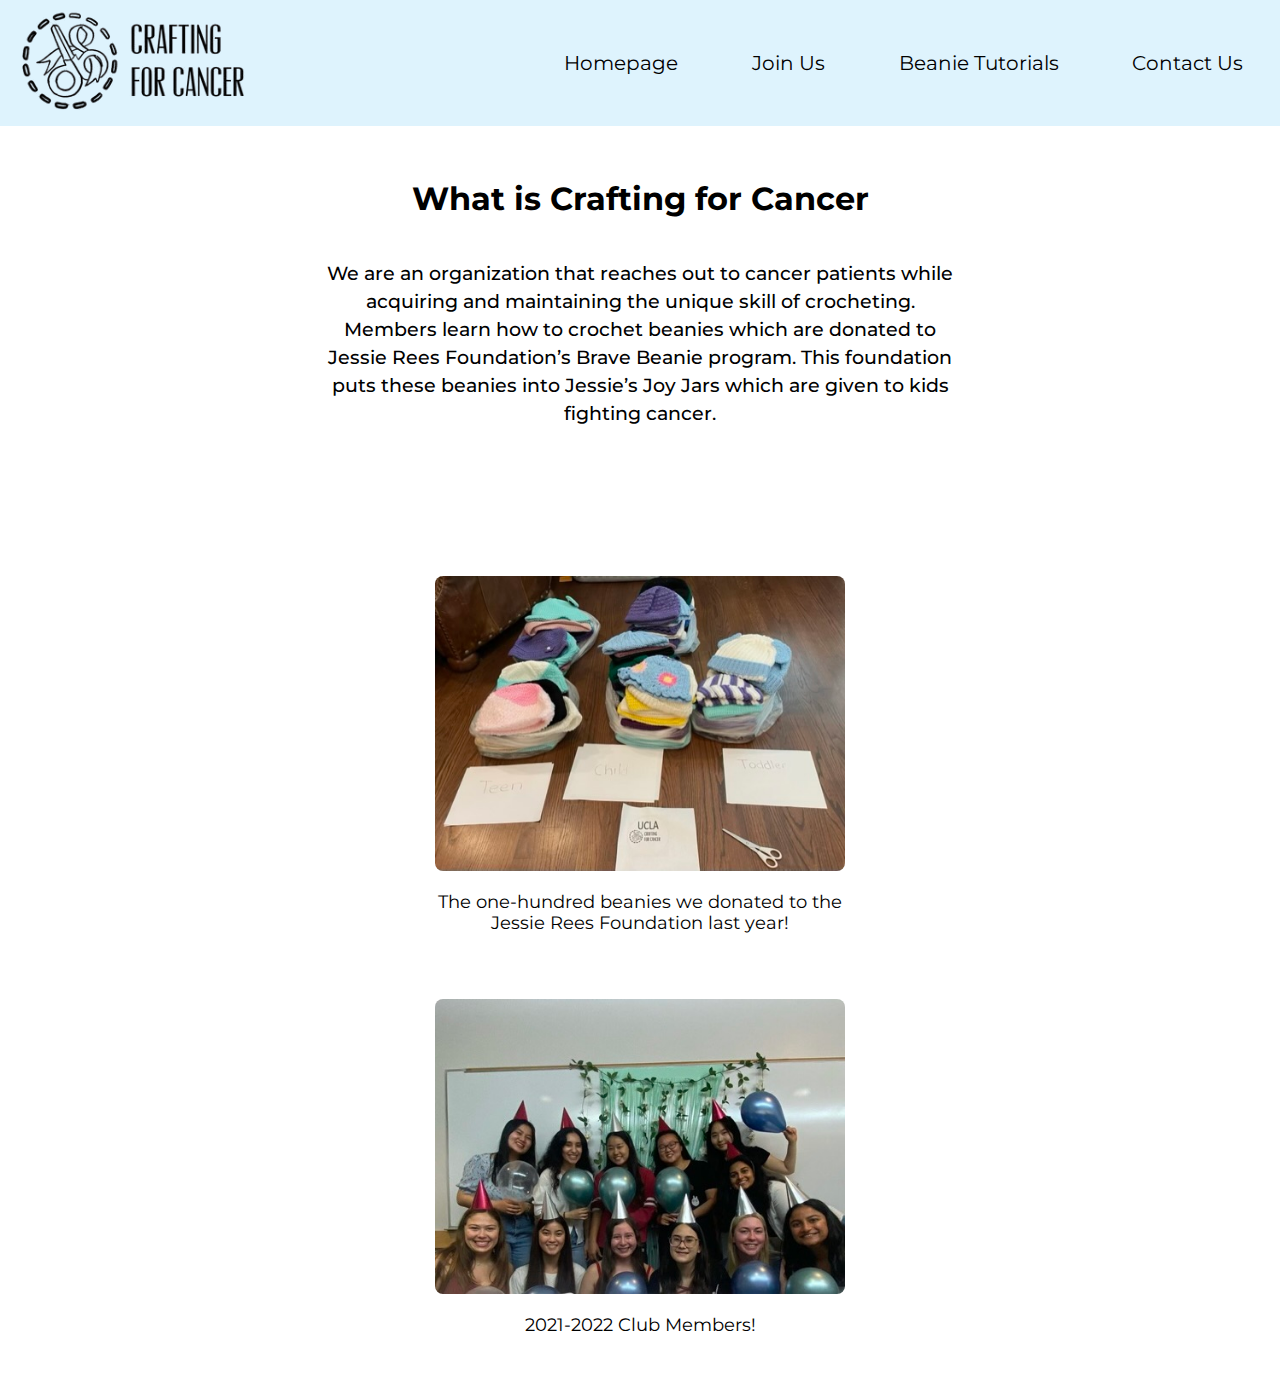
==== index.html @ 7fbb7203 "hamburger menu" ====
<!DOCTYPE html>
<html lang="en">
  <head>
    <meta charset="UTF-8" />
    <meta http-equiv="X-UA-Compatible" content="IE=edge" />
    <meta name="viewport" content="width=device-width, initial-scale=1.0" />
    <link rel="stylesheet" href="homepage-styles.css" />
    <title>Crafting for Cancer</title>
    <link rel="apple-touch-icon" sizes="180x180" href="imgs/apple-touch-icon.png">
    <link rel="icon" type="image/png" sizes="32x32" href="imgs/favicon-32x32.png">
    <link rel="icon" type="image/png" sizes="16x16" href="imgs/favicon-16x16.png">
    <link rel="manifest" href="/site.webmanifest">
    <script type="text/javascript" src="script.js" defer></script>
  </head>
  <body>
    <nav>
      <a href="index.html "><img id="logo" src="./imgs/logo-removebg-preview.png" alt="logo" /></a>
      <ul class="nav-holder">
        <li><a href="index.html">Homepage</a></li>
        <li><a href="joinus.html">Join Us</a></li>
        <li><a href="beanietutorial.html">Beanie Tutorials</a></li>
        <li><a href="contactus.html">Contact Us</a></li>
      </ul>
      <button class="hamburger">
        <span class="bar"></span>
        <span class="bar"></span>
        <span class="bar"></span>
      </button>
    </nav>
    <div class="body-container">
      <section id="about">
        <div id="about-block"><h1>What is Crafting for Cancer</h1></div>
        <div id="about-paragraph">
          <p>
            We are an organization that reaches out to cancer patients while
            acquiring and maintaining the unique skill of crocheting. Members
            learn how to crochet beanies which are donated to Jessie Rees
            Foundation’s Brave Beanie program. This foundation puts these beanies into Jessie’s Joy Jars which are given to kids
            fighting cancer.
          </p>
        </div>
      </section>
      <section id="photos">
        <div class="beanie-container">
          <img id="beanie-pic" src="./imgs/newbeanie.jpeg" alt="beanies made" />
          <p id="beanie-caption">
            The one-hundred beanies we donated to the Jessie Rees Foundation
            last year!
          </p>
        </div>
        <div class="board-container">
          <img id="board-pic" src="./imgs/newboard.jpeg" alt="board members" />
          <p id="board-caption">2021-2022 Club Members!</p>
        </div>
      </section>
    </div>
  </div>
  </body>
</html>
---- homepage-styles.css ----
@import url("https://fonts.googleapis.com/css2?family=Montserrat:wght@200;400;500;700&family=Raleway:wght@400;500&display=swap");
html {
  height: 100vh;
  width: 100vw;
  box-sizing: border-box;
}

body {
  margin: 0;
  padding: 0;
  font-family: "Montserrat", sans-serif;
  min-height: 100%;
  display: flex;
  flex-direction: column;
}
nav {
  display: flex;
  justify-content: space-between;
  align-items: center;
  /* background-color: #b9d9eb; */
  background-color: #def3fd;
}
/* navbar links */
.nav-holder > li > a {
  color: black;
  text-decoration: none;
  padding: 1rem;
  margin: 0.3rem;
  display: inline-block;
  font-size: 20px;
  position: relative;
  font-weight: 400;
}

.nav-holder > li > a::after {
  content: "";
  position: absolute;
  transform: scaleX(0);
  left: 0;
  bottom: 0;
  width: 100%;
  height: 2px;
  background-color: red;
  transform-origin: bottom right;
  transition: transform 0.25s ease-out;
}

.nav-holder > li > a:hover::after {
  transform: scaleX(1);
  transform-origin: bottom left;
}

#logo {
  margin: 0 0.5rem 0.6rem 0.5rem;
}

/* 4 element ul */
.nav-holder {
  list-style: none;
  margin: 0;
  padding: 0;
  display: flex;
  gap: 2rem;
  margin-right: 1rem;
}

@media (max-width: 1000px) {
  /* nav {
    flex-direction: column;
    align-items: flex-start;
  }

  .nav-holder {
    flex-direction: column;
    padding-block: 0rem;
    gap: 0.2rem;
  }

  .nav-holder > li > a {
    width: 100%;
  } */

  .nav-holder {
    position: fixed;
    /* left: -100%; */
    top: -100%;
    flex-direction: column;
    background-color: #fff;
    width: 100%;
    border-radius: 10px;
    text-align: center;
    transition: 0.3s;
    box-shadow: 0 10px 27px rgba(0, 0, 0, 0.05);
  }

  .nav-holder.active {
    top: 10%;
  }

  ul > li {
    margin: 2.5rem 0;
  }

  .hamburger {
    display: block !important;
    cursor: pointer;
  }

  .hamburger.active .bar:nth-child(2) {
    opacity: 0;
  }

  .hamburger.active .bar:nth-child(1) {
    transform: translateY(8px) rotate(45deg);
  }

  .hamburger.active .bar:nth-child(3) {
    transform: translateY(-8px) rotate(-45deg);
  }
}

#about {
  display: flex;
  flex-direction: column;
  justify-content: center;
  margin-top: 2rem;
  padding: 0rem;
}

.body-container {
  display: flex;
  flex-direction: column;
  justify-content: space-between;
  flex: 1;
  background-color: white;
}

#about-block {
  text-align: center;
  display: flex;
  align-items: center;
  justify-content: center;
  flex-wrap: wrap;
}

#about-block > h1 {
  font-size: 2rem;
}

#about-paragraph {
  width: clamp(5rem, 50vw, 60rem);
  align-self: center;
}

#about-paragraph > p {
  text-align: center;
  font-weight: 500;
  font-size: 1.2rem;
  line-height: 1.75rem;
}

@media (max-width: 915px) {
  #about {
    margin: 1rem;
    gap: 1rem;
    /* font-size: 12px; */
  }

  #about-block {
    font-size: 16px;
  }
}

#photos {
  align-self: center;
  display: flex;
  width: 80%;
  justify-content: space-evenly;
  padding: 2rem;
}

@media (max-width: 1300px) {
  #photos {
    flex-direction: column;
    align-items: center;
    gap: 1rem;
    margin-top: 5rem;
  }
}

#photos > img {
  border-radius: 15px;
  width: 100%;
  height: auto;
}

#beanie-pic::after {
  content: "test";
}

.beanie-container,
.board-container {
  /* width: min-content; */
  display: flex;
  flex-direction: column;
  align-items: center;
  padding: 1rem;
  width: 40%;
}

#beanie-caption,
#board-caption {
  text-align: center;
  margin-bottom: 1rem;
  font-size: 1.1rem;
}

#beanie-pic,
#board-pic {
  width: 100%;
  border: 2px solid white;
  border-radius: 10px;
}

.hamburger {
  display: none;
  margin-right: 2rem;
  background-color: transparent;
  border: none;
}

.bar {
  display: block;
  width: 2rem;
  height: 3px;
  margin: 0.3rem;
  -webkit-transition: all 0.3s ease-in-out;
  transition: all 0.3s ease-in-out;
  background-color: #101010;
}
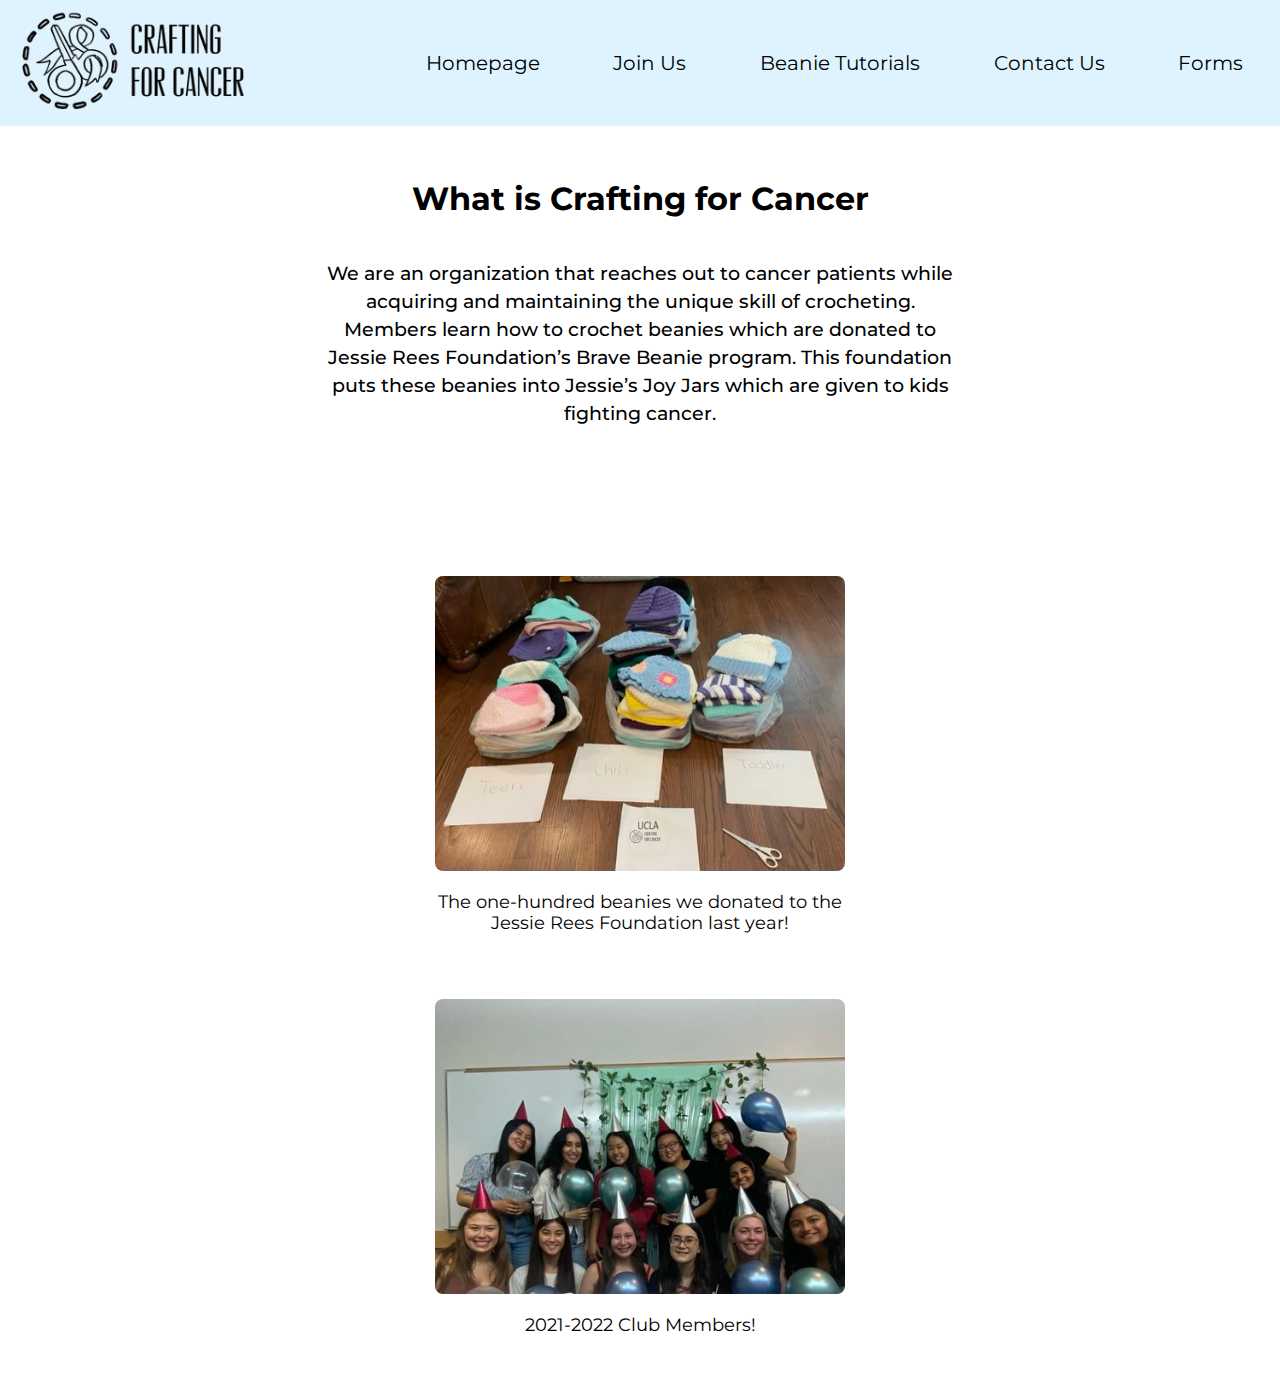
==== commit b43ccaed: "update" ====
--- a/index.html
+++ b/index.html
@@ -1,6 +1,15 @@
 <!DOCTYPE html>
 <html lang="en">
   <head>
+       <!-- Google tag (gtag.js) -->
+<script async src="https://www.googletagmanager.com/gtag/js?id=G-YW2RKH367C"></script>
+<script>
+  window.dataLayer = window.dataLayer || [];
+  function gtag(){dataLayer.push(arguments);}
+  gtag('js', new Date());
+
+  gtag('config', 'G-YW2RKH367C');
+</script>
     <meta charset="UTF-8" />
     <meta http-equiv="X-UA-Compatible" content="IE=edge" />
     <meta name="viewport" content="width=device-width, initial-scale=1.0" />
@@ -11,6 +20,7 @@
     <link rel="icon" type="image/png" sizes="16x16" href="imgs/favicon-16x16.png">
     <link rel="manifest" href="/site.webmanifest">
     <script type="text/javascript" src="script.js" defer></script>
+ 
   </head>
   <body>
     <nav>
@@ -20,6 +30,7 @@
         <li><a href="joinus.html">Join Us</a></li>
         <li><a href="beanietutorial.html">Beanie Tutorials</a></li>
         <li><a href="contactus.html">Contact Us</a></li>
+        <li><a href="forms.html">Forms</a></li>
       </ul>
       <button class="hamburger">
         <span class="bar"></span>
--- a/homepage-styles.css
+++ b/homepage-styles.css
@@ -82,7 +82,6 @@
 
   .nav-holder {
     position: fixed;
-    /* left: -100%; */
     top: -100%;
     flex-direction: column;
     background-color: #fff;
@@ -93,12 +92,8 @@
     box-shadow: 0 10px 27px rgba(0, 0, 0, 0.05);
   }
 
-  .nav-holder.active {
-    top: 10%;
-  }
-
   ul > li {
-    margin: 2.5rem 0;
+    margin: 0.5rem 0;
   }
 
   .hamburger {
@@ -111,11 +106,11 @@
   }
 
   .hamburger.active .bar:nth-child(1) {
-    transform: translateY(8px) rotate(45deg);
+    transform: translateY(0.5rem) rotate(45deg);
   }
 
   .hamburger.active .bar:nth-child(3) {
-    transform: translateY(-8px) rotate(-45deg);
+    transform: translateY(-0.5rem) rotate(-45deg);
   }
 }
 
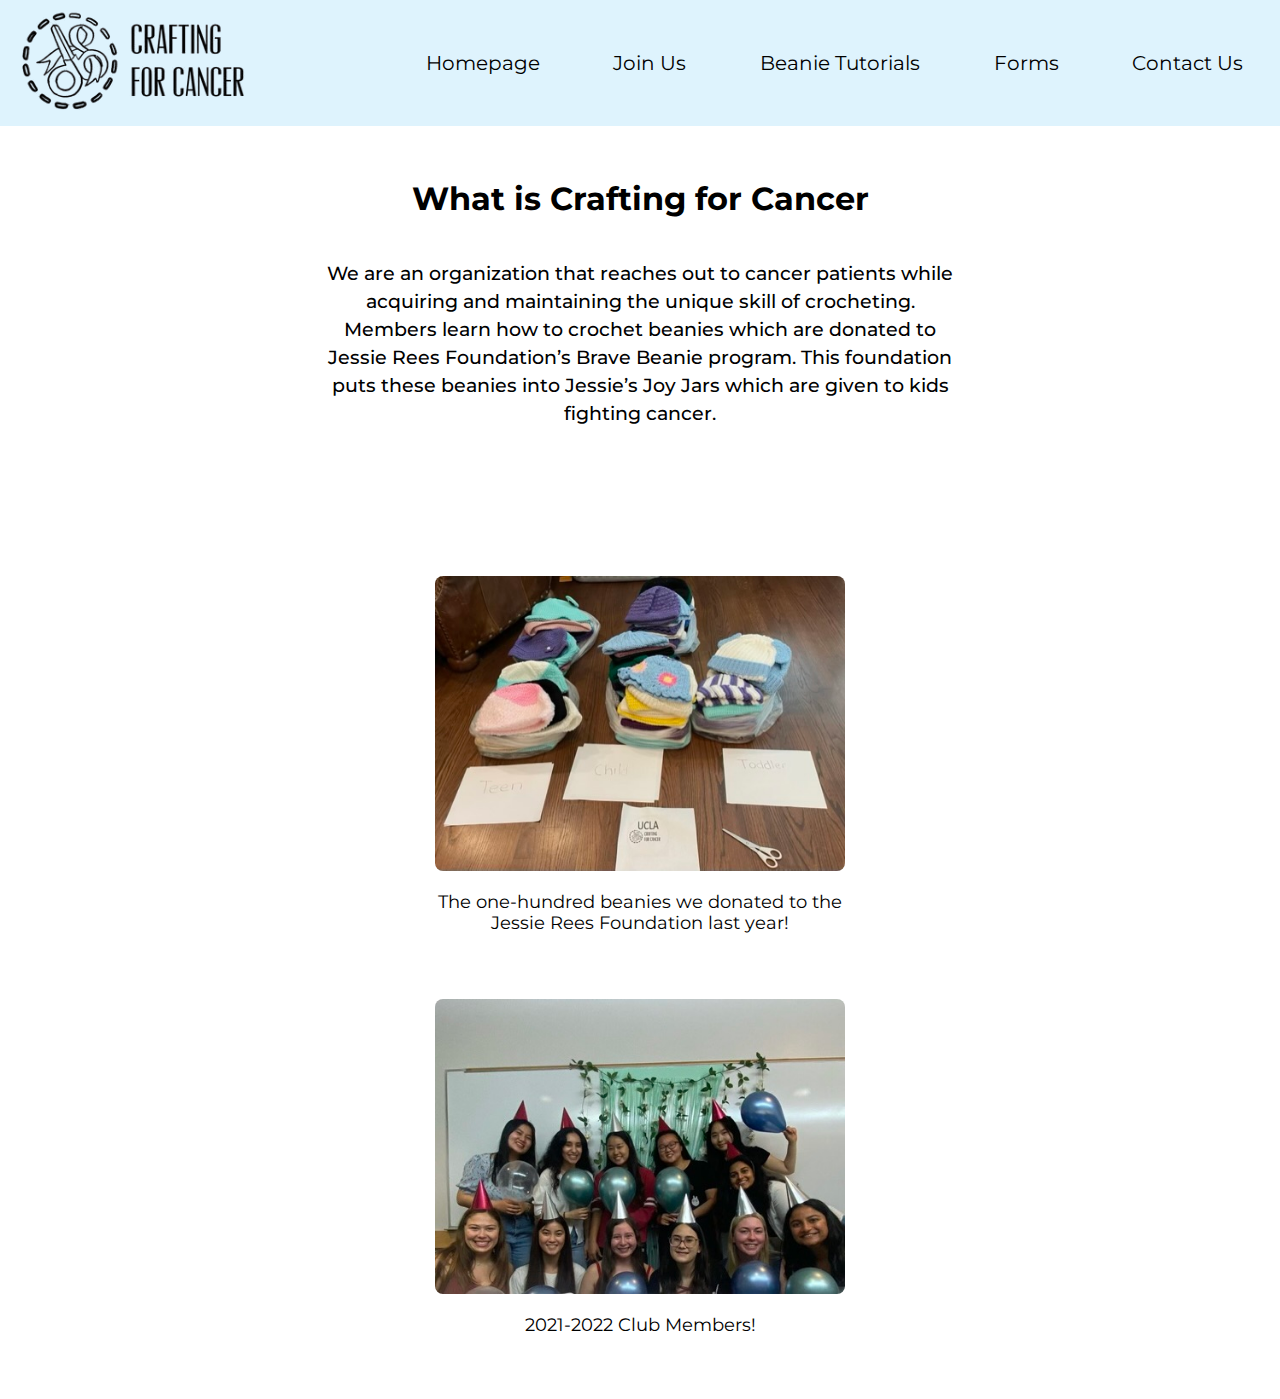
==== commit 42ba0106: "Added forms page and styling, and new text to joinus.html" ====
--- a/index.html
+++ b/index.html
@@ -29,8 +29,8 @@
         <li><a href="index.html">Homepage</a></li>
         <li><a href="joinus.html">Join Us</a></li>
         <li><a href="beanietutorial.html">Beanie Tutorials</a></li>
+        <li><a href="forms.html">Forms</a></li>
         <li><a href="contactus.html">Contact Us</a></li>
-        <li><a href="forms.html">Forms</a></li>
       </ul>
       <button class="hamburger">
         <span class="bar"></span>
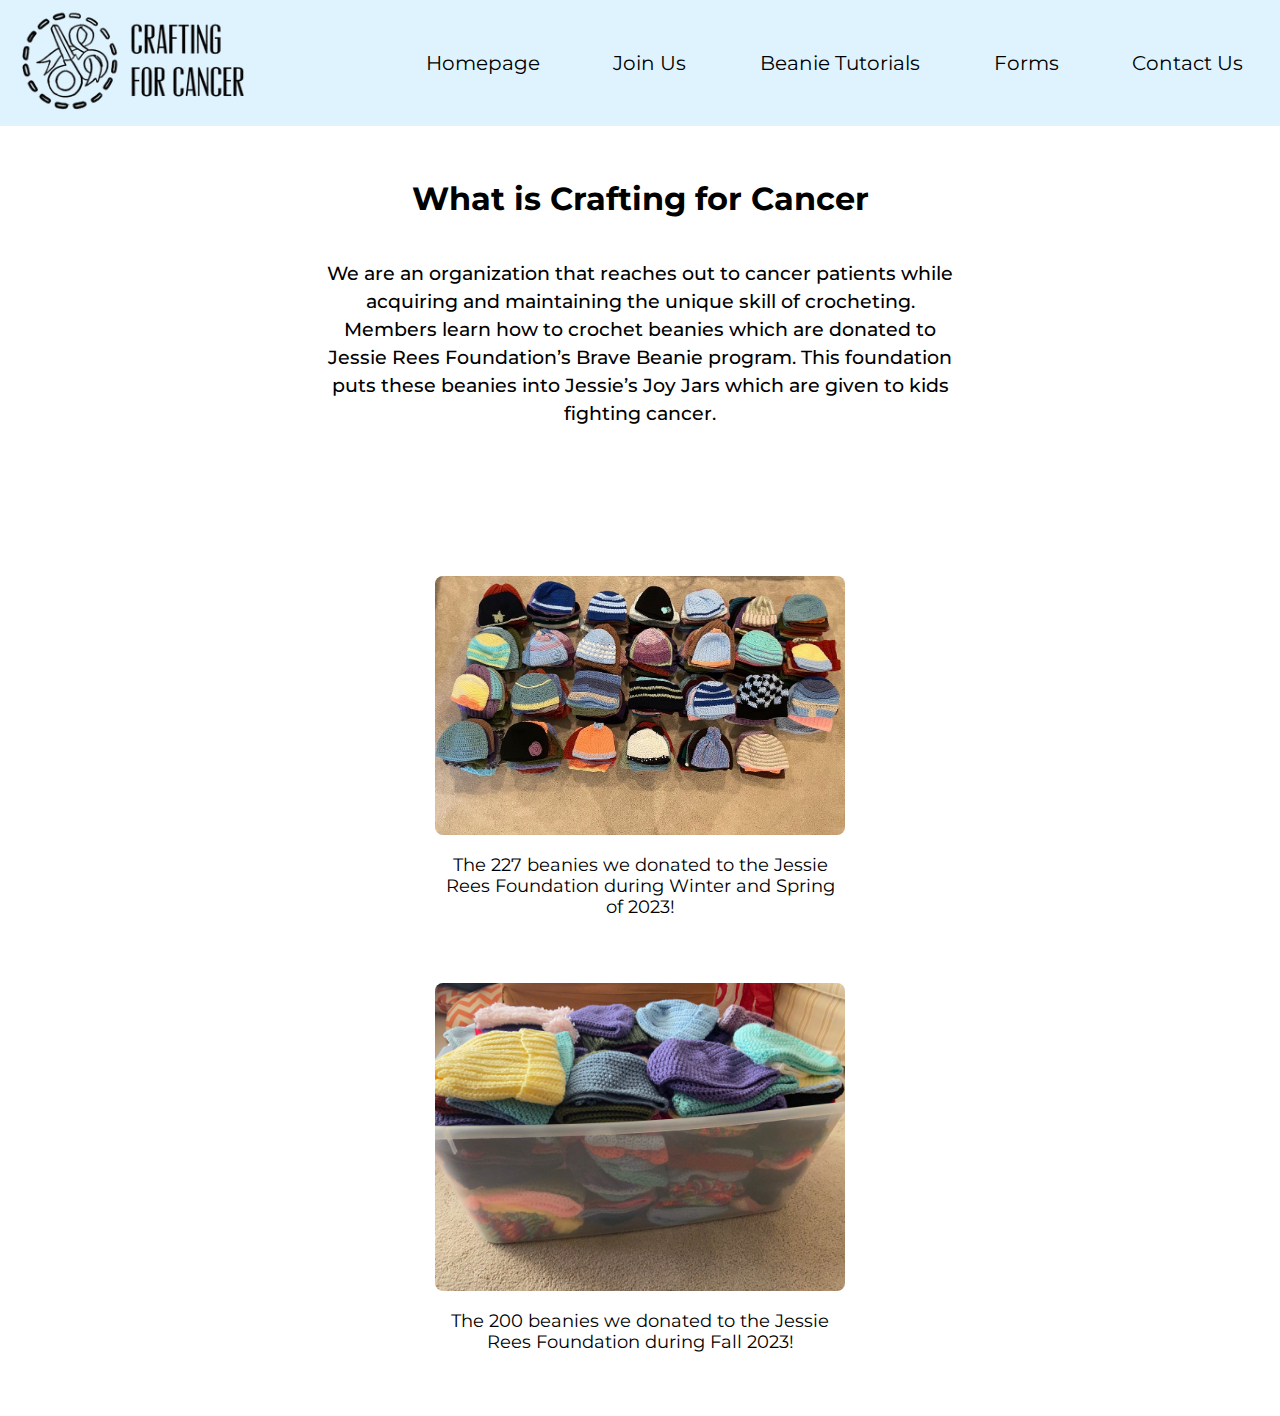
==== commit 57a0d750: "fixed issues with tutorial, images, and links" ====
--- a/index.html
+++ b/index.html
@@ -53,15 +53,16 @@
       </section>
       <section id="photos">
         <div class="beanie-container">
-          <img id="beanie-pic" src="./imgs/newbeanie.jpeg" alt="beanies made" />
+          <img id="beanie-pic" src="./imgs/winterspring23beanie.jpeg" alt="beanies made in winter and spring of 2023" />
           <p id="beanie-caption">
-            The one-hundred beanies we donated to the Jessie Rees Foundation
-            last year!
+            The 227 beanies we donated to the Jessie Rees Foundation
+            during Winter and Spring of 2023!
           </p>
         </div>
         <div class="board-container">
-          <img id="board-pic" src="./imgs/newboard.jpeg" alt="board members" />
-          <p id="board-caption">2021-2022 Club Members!</p>
+          <img id="board-pic" src="./imgs/fall22beanie.jpeg" alt="beanies made in fall 2022" />
+          <p id="board-caption">  The 200 beanies we donated to the Jessie Rees Foundation
+            during Fall 2023!</p>
         </div>
       </section>
     </div>
--- a/homepage-styles.css
+++ b/homepage-styles.css
@@ -19,6 +19,7 @@
   align-items: center;
   /* background-color: #b9d9eb; */
   background-color: #def3fd;
+  position: relative;
 }
 /* navbar links */
 .nav-holder > li > a {
@@ -215,6 +216,7 @@
   width: 100%;
   border: 2px solid white;
   border-radius: 10px;
+  height: 100%;
 }
 
 .hamburger {
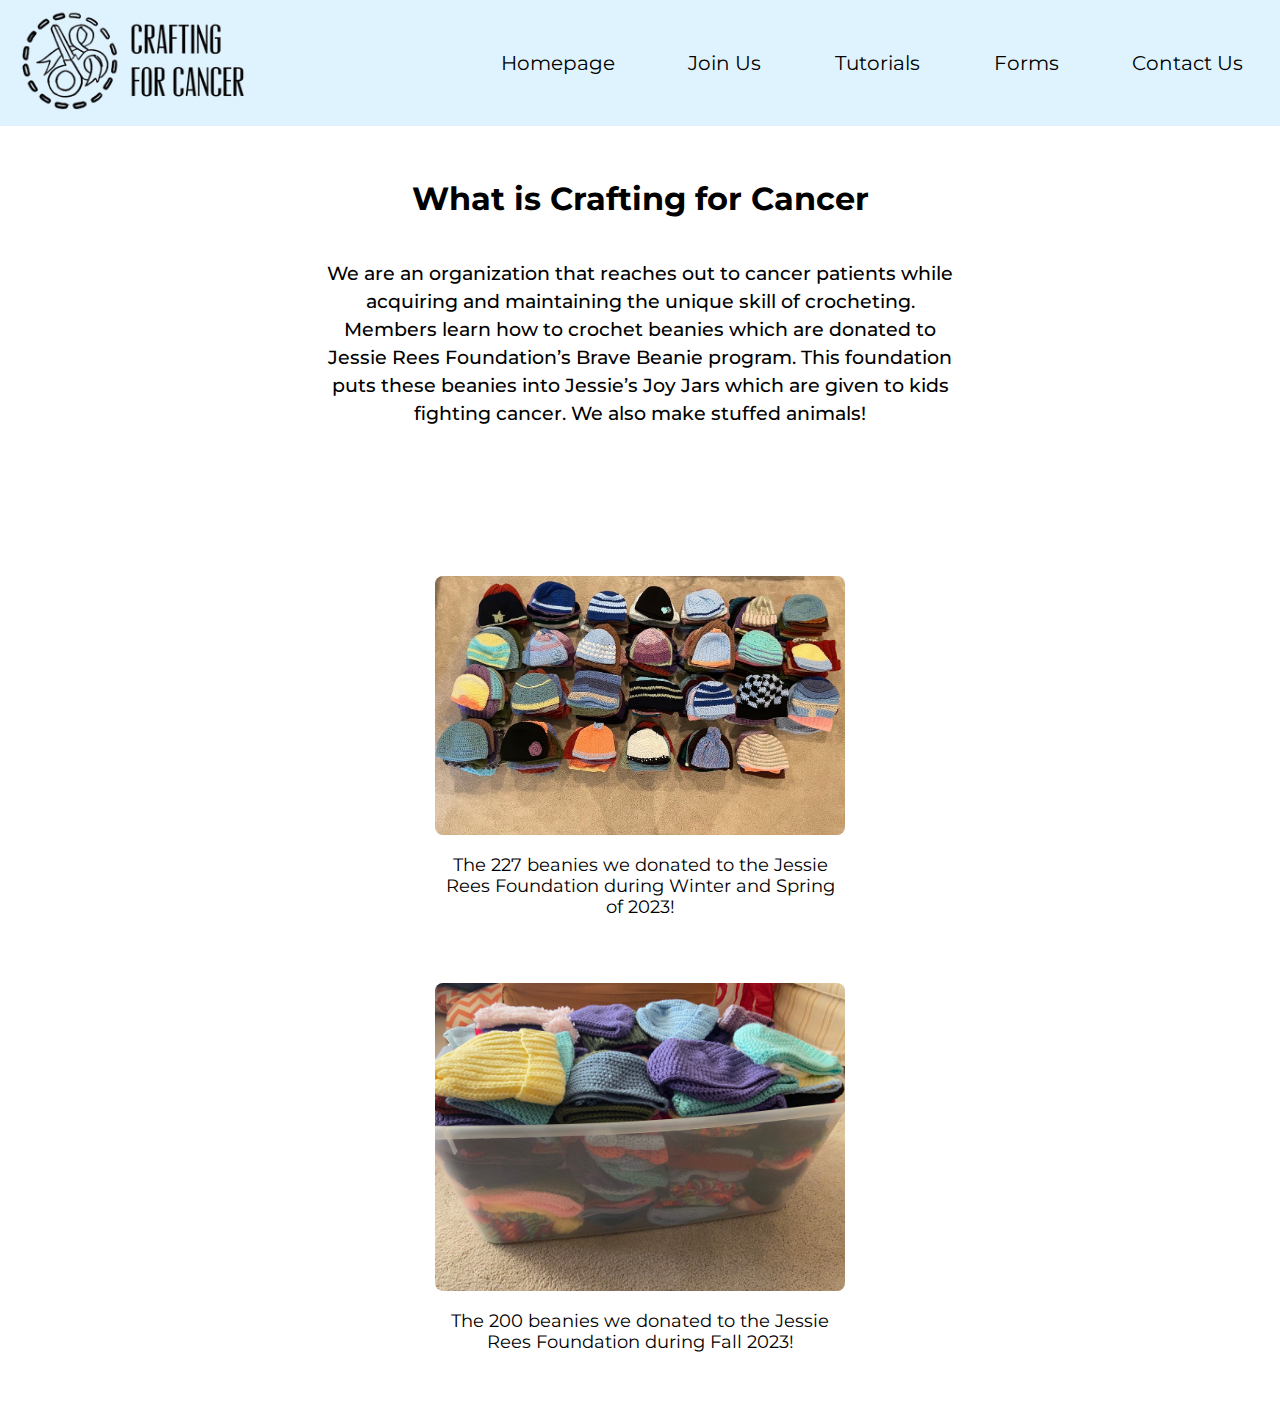
==== commit 8194c4b5: "winter 2024 changes" ====
--- a/index.html
+++ b/index.html
@@ -28,7 +28,7 @@
       <ul class="nav-holder">
         <li><a href="index.html">Homepage</a></li>
         <li><a href="joinus.html">Join Us</a></li>
-        <li><a href="beanietutorial.html">Beanie Tutorials</a></li>
+        <li><a href="beanietutorial.html">Tutorials</a></li>
         <li><a href="forms.html">Forms</a></li>
         <li><a href="contactus.html">Contact Us</a></li>
       </ul>
@@ -47,7 +47,7 @@
             acquiring and maintaining the unique skill of crocheting. Members
             learn how to crochet beanies which are donated to Jessie Rees
             Foundation’s Brave Beanie program. This foundation puts these beanies into Jessie’s Joy Jars which are given to kids
-            fighting cancer.
+            fighting cancer. We also make stuffed animals!
           </p>
         </div>
       </section>
--- a/homepage-styles.css
+++ b/homepage-styles.css
@@ -214,9 +214,9 @@
 #beanie-pic,
 #board-pic {
   width: 100%;
+  height: 100%;
   border: 2px solid white;
   border-radius: 10px;
-  height: 100%;
 }
 
 .hamburger {
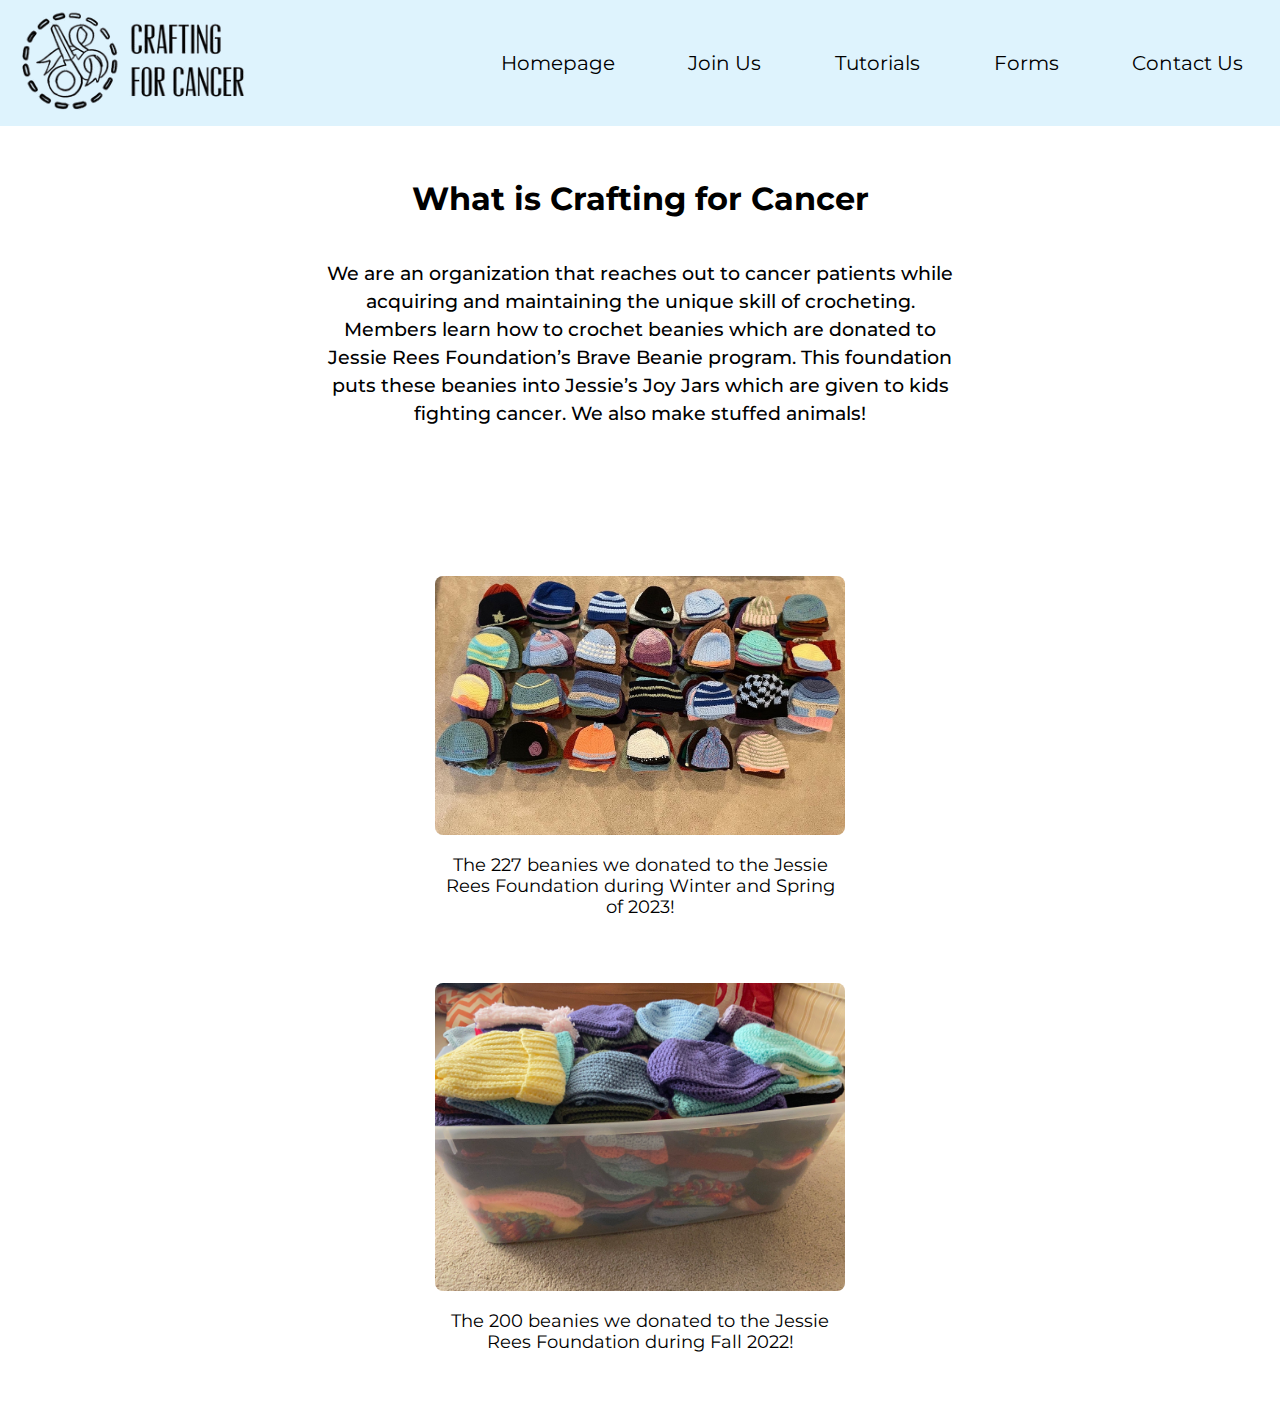
==== commit 36916c81: "spring 2024 changes" ====
--- a/index.html
+++ b/index.html
@@ -62,7 +62,7 @@
         <div class="board-container">
           <img id="board-pic" src="./imgs/fall22beanie.jpeg" alt="beanies made in fall 2022" />
           <p id="board-caption">  The 200 beanies we donated to the Jessie Rees Foundation
-            during Fall 2023!</p>
+            during Fall 2022!</p>
         </div>
       </section>
     </div>
